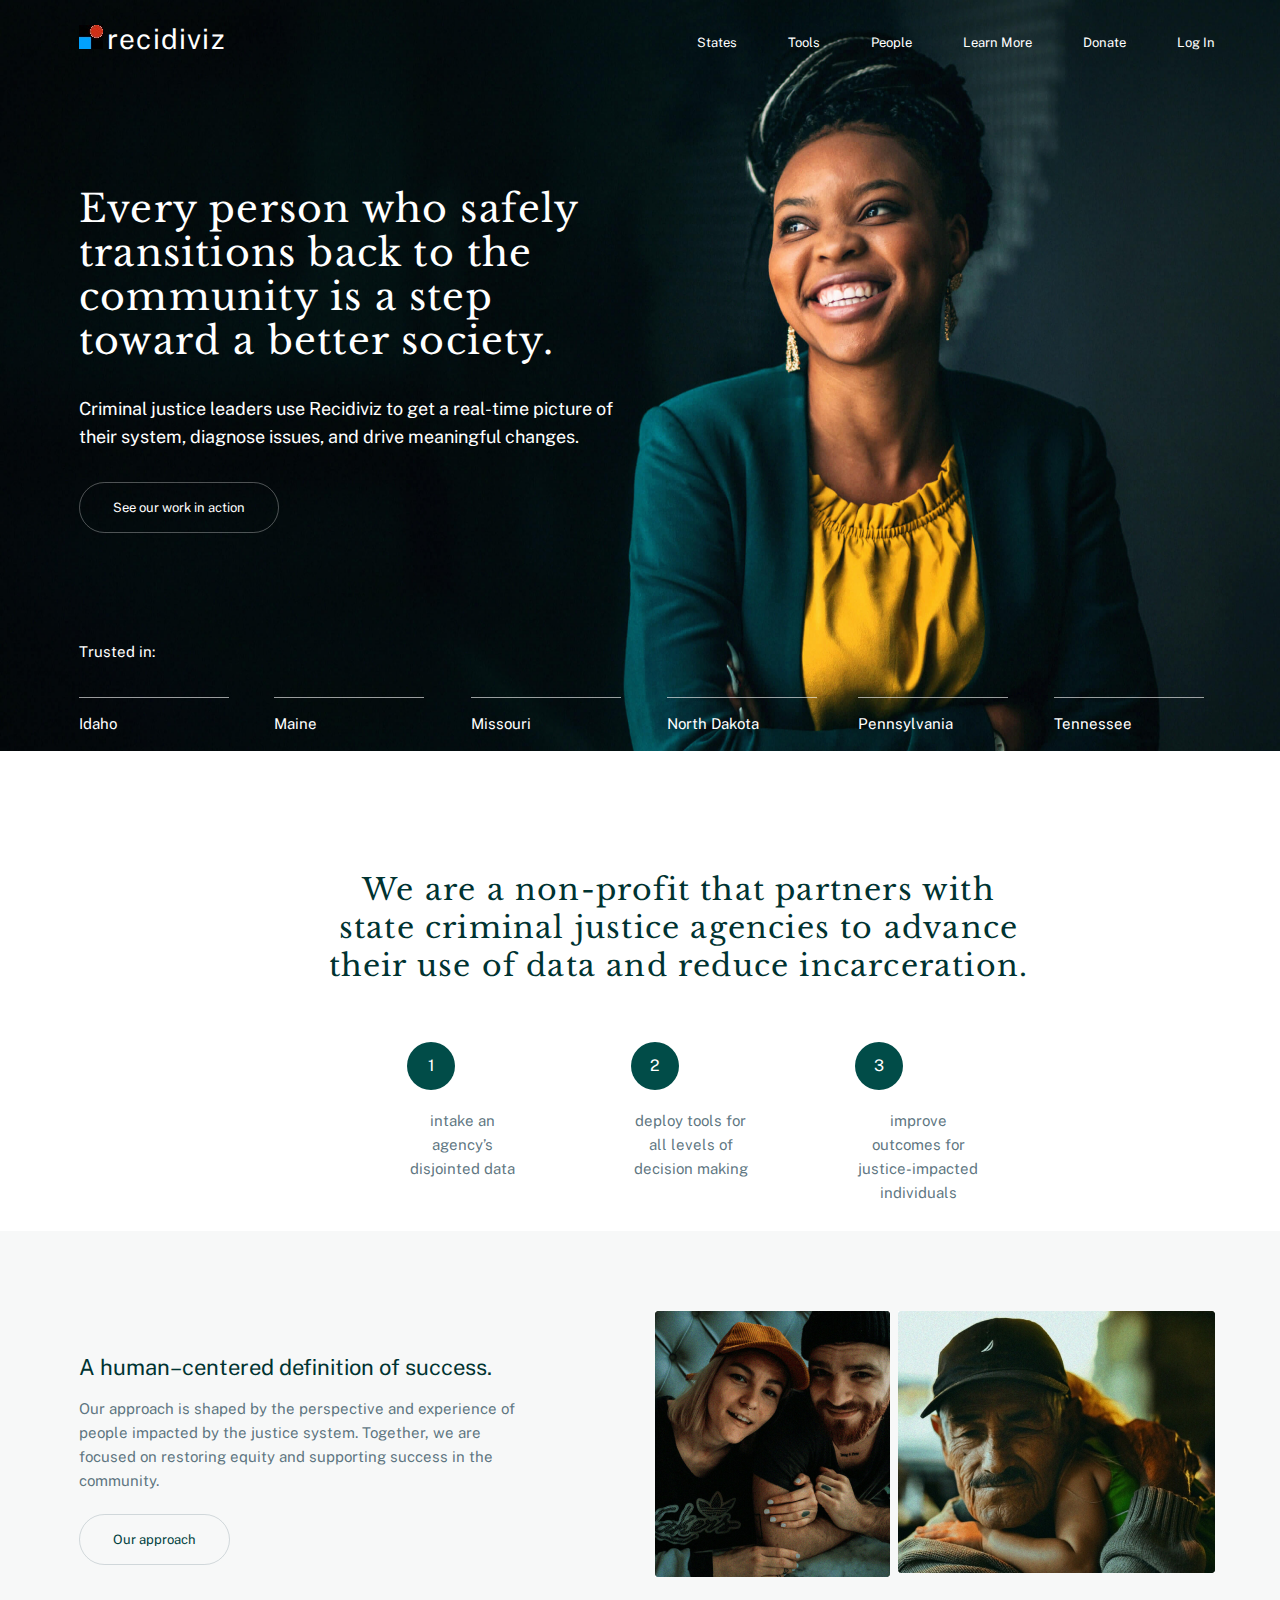
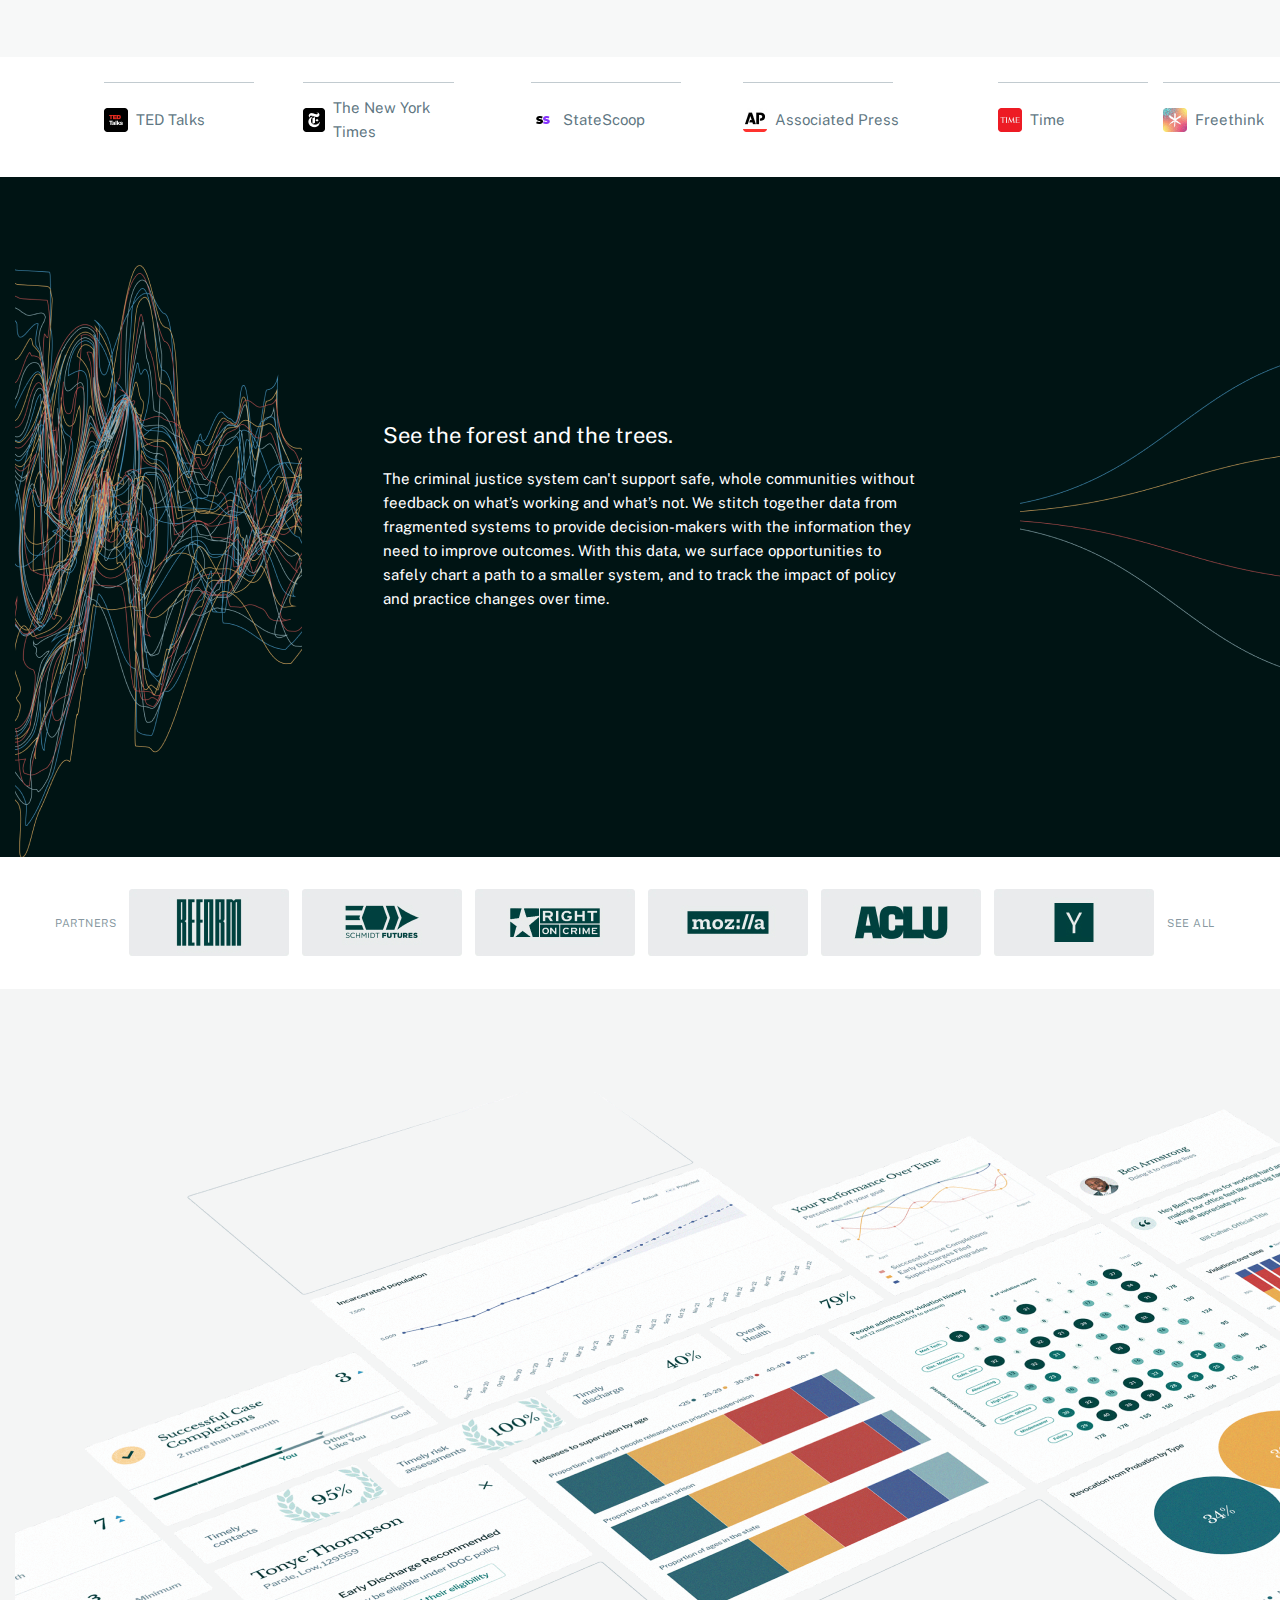
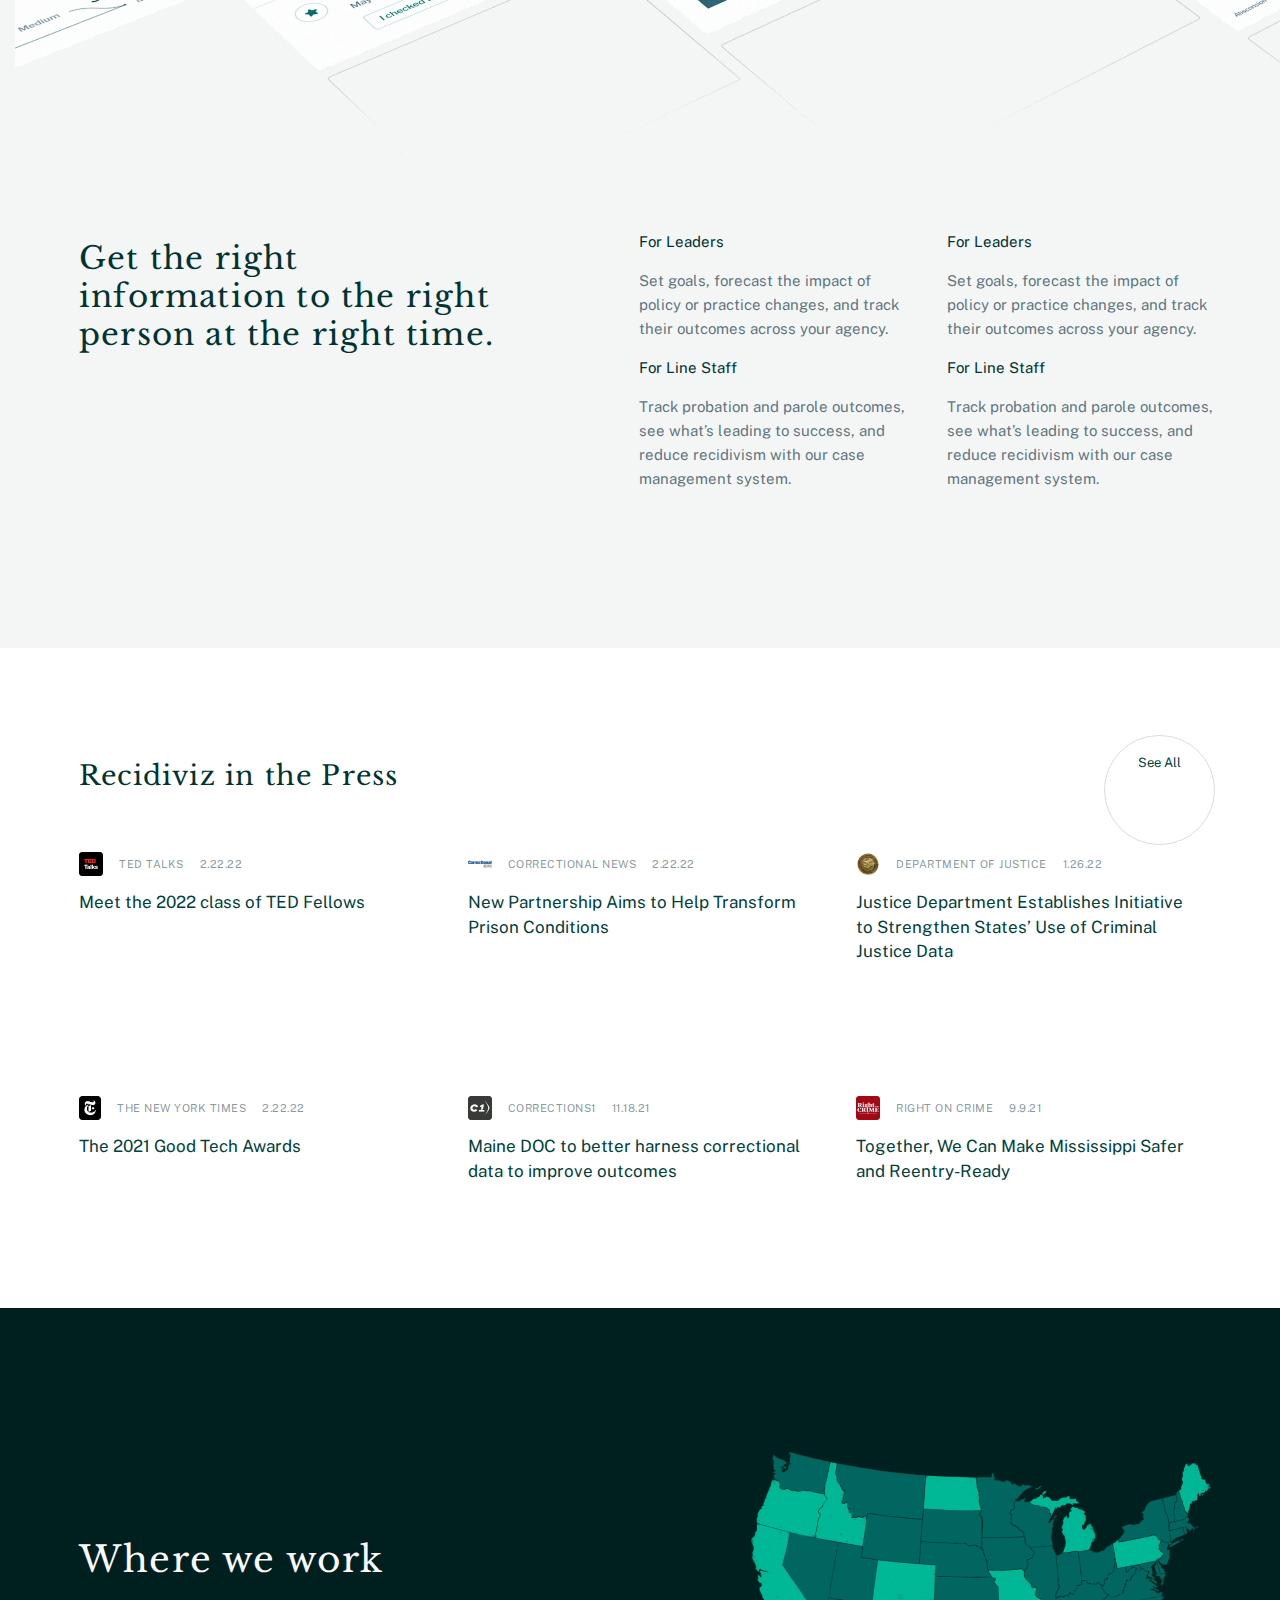
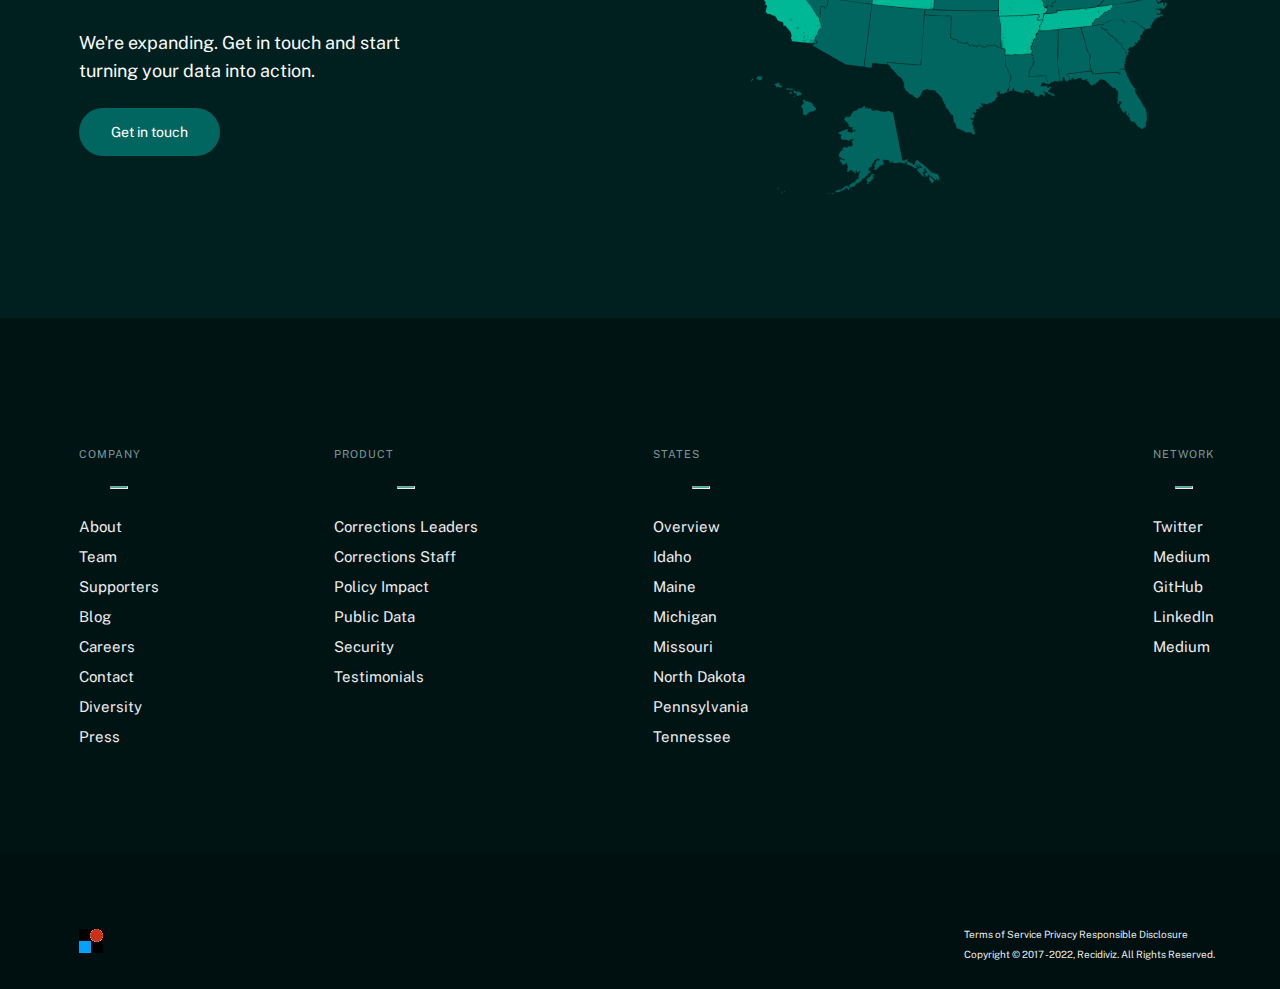
==== indx.html @ 2ce87310 "gym" ====
<!DOCTYPE html>
<html lang="en">

<head>
    <meta charset="UTF-8">
    <meta name="viewport" content="width=device-width, initial-scale=1.0">
    <title>Recidiviz</title>
    <link rel="stylesheet" href="./css/normalize.min.css">
    <link rel="preconnect" href="https://fonts.googleapis.com">
    <link rel="preconnect" href="https://fonts.gstatic.com" crossorigin>
    <link href="https://fonts.googleapis.com/css2?family=Libre+Baskerville&family=Public+Sans&display=swap"
        rel="stylesheet">
    <link rel="stylesheet" href="./css/style.css">
</head>

<body>
    <header class="header">

        <div class="header-main">
            <div class="header-one">
                <img class="header-img" src="./img/footer.jpg" alt="">
                <a class="logo" href="">recidiviz</a>
            </div>
            <ul class="header-nav-list">
                <li class="header-nav-item">
                    <a class="header-nav-link" href="">States</a>
                </li>
                <li class="header-nav-item">
                    <a class="header-nav-link" href="">Tools</a>
                </li>
                <li class="header-nav-item">
                    <a class="header-nav-link" href="">People</a>
                </li>
                <li class="header-nav-item">
                    <a class="header-nav-link" href="">Learn More</a>
                </li>
                <li class="header-nav-item">
                    <a class="header-nav-link" href="">Donate</a>
                </li>
                <li class="header-nav-item">
                    <a class="header-nav-link" href="">Log In</a>
                </li>
            </ul>
        </div>

        <h2 class="header-title">Every person who safely transitions back to the community is a step toward a better
            society.</h2>
        <p class="header-text">Criminal justice leaders use Recidiviz to get a real-time picture of their system,
            diagnose issues, and drive meaningful
            changes.
        </p>
        <a href="" class="btn-main">See our work in action</a>
        <p class="desk">Trusted in:</p>
        <ul class="header-list">
            <li class="header-item">
                <p class="header-desk1">Idaho</p>
            </li>
            <li class="header-item">
                <p class="header-desk too">Maine</p>
            </li>
            <li class="header-item">
                <p class="header-desk there">Missouri</p>
            </li>
            <li class="header-item">
                <p class="header-desk four">North Dakota</p>
            </li>
            <li class="header-item">
                <p class="header-desk five">Pennsylvania</p>
            </li>
            <li class="header-item">
                <p class="header-desk six">Tennessee</p>
            </li>
        </ul>
    </header>
    <section>
        <div class="container">
            <h2 class="title">We are a non-profit that partners with state criminal justice agencies to advance their
                use of data and
                reduce
                incarceration.
            </h2>
            <ul class="list">
                <li class="item">
                    <span class="span">1</span>
                    <p class="desk-text1">intake an agency’s disjointed data
                    </p>
                </li>
                <li class="item">
                    <span class="span">2</span>
                    <p class="desk-text2">deploy tools for all levels of decision making
                    </p>
                </li>
                <li class="item">
                    <span class="span">3</span>
                    <p class="desk-text3">improve outcomes for justice-impacted individuals
                    </p>
                </li>
            </ul>
        </div>
    </section>
    <section>
        <div class="human">
            <div class="human-text">
                <h2 class="human-title">A human–centered definition of success.</h2>
                <p class="human-desk">Our approach is shaped by the perspective and experience of people impacted by the
                    justice system.
                    Together, we are
                    focused on restoring equity and supporting success in the community.
                </p>
                <a href="" class="human-btn">Our approach</a>
            </div>
            <div class="human-img">
                <img class="img-card" src="./img/ima1.jpg" alt="foto">
                <img class="img-card1" src="./img/ima2.jpg" alt="foto">
            </div>


        </div>

    </section>
    <section>
        <div class="forest">
            <ul class="forest-list">
                <li class="forest-item">
                    <span class="forest-logo"></span>
                    <p class="forest-text">TED Talks</p>
                </li>
                <li class="forest-item">
                    <span class="forest-logo2"></span>
                    <p class="forest-text1">The New York Times</p>
                </li>
                <li class="forest-item">
                    <span class="forest-logo3"></span>
                    <p class="forest-text">StateScoop</p>
                </li>
                <li class="forest-item">
                    <span class="forest-logo4"></span>
                    <p class="forest-text">Associated Press</p>
                </li>
                <li class="forest-item">
                    <span class="forest-logo5"></span>
                    <p class="forest-text">Time</p>
                </li>
                <li class="forest-item">
                    <span class="forest-logo6"></span>
                    <p class="forest-text">Freethink</p>
                </li>
            </ul>
        </div>
    </section>
    <section class="black">
        <div class="black-text">
            <h2 class="black-title">See the forest and the trees.</h2>
            <p class="black-desk">The criminal justice system can't support safe, whole communities without feedback on
                what’s working and
                what’s not. We
                stitch together data from fragmented systems to provide decision-makers with the information they need
                to improve
                outcomes. With this data, we surface opportunities to safely chart a path to a smaller system, and to
                track the impact
                of policy and practice changes over time.
            </p>

        </div>
        <img class="black-one" src="./img/black1.png" alt="foto">
        <img class="black-too" src="./img/black2.png" alt="foto">

    </section>
    <section>
        <div class="icons">
            <ul class="black-list">
                <li class="black-item">
                    <p class="black-icon">Partners</p>
                </li>
                <li class="black-item">
                    <p class="black-icon2"></p>
                </li>
                <li class="black-item">
                    <p class="black-icon3"></p>
                </li>
                <li class="black-item">
                    <p class="black-icon4"></p>
                </li>
                <li class="black-item">
                    <p class="black-icon5"></p>
                </li>
                <li class="black-item">
                    <p class="black-icon6"></p>
                </li>
                <li class="black-item">
                    <p class="black-icon7"></p>
                </li>
                <li class="black-item">
                    <p class="black-icon">See All</p>
                </li>

            </ul>
        </div>
    </section>
    <section class="page-img">
        <img class="page-img-main" src="./img/main2.png" alt="foto">
        <div class="main-page">
            <h2 class="main-page-title">Get the right <br>information to the right person at the right time.</h2>
            <div class="main-desk">
                <div class="text-item">
                    <ul class="main-desk-list">
                        <li class="main-desk-item">
                            <h3 class="page-text">For Leaders</h3>
                            <p class="main-deskription">Set goals, forecast the impact of policy or practice changes,
                                and
                                track their outcomes across
                                your agency.
                            </p>
                        </li>
                        <li class="main-desk-item">
                            <h3 class="page-text">For Line Staff</h3>
                            <p class="main-deskription">Track probation and parole outcomes, see what’s leading to
                                success,
                                and reduce recidivism with our case management
                                system.
                            </p>
                        </li>
                    </ul>
                </div>
                <div class="text-item">
                    <ul class="main-desk-list">
                        <li class="main-desk-item">
                            <h3 class="page-text">For Leaders</h3>
                            <p class="main-deskription">Set goals, forecast the impact of policy or practice changes,
                                and
                                track their outcomes across
                                your agency.
                            </p>
                        </li>
                        <li class="main-desk-item">
                            <h3 class="page-text">For Line Staff</h3>
                            <p class="main-deskription">Track probation and parole outcomes, see what’s leading to
                                success,
                                and reduce recidivism with our case management
                                system.
                            </p>
                        </li>
                    </ul>
                </div>
            </div>
        </div>
    </section>
    <section>
        <div class="press">
            <div class="main-press">
                <h2 class="press-title">Recidiviz in the Press</h2>
                <a class="press-btn" href="">See All</a>
            </div>
            <div class="press-card">
                <div class="card">
                    <div class="card-text">
                        <span class="press-logo1"></span>
                        <p class="press-desk">TED Talks</p>
                        <p class="press-desk">2.22.22</p>
                    </div>
                    <h3 class="press-main">Meet the 2022 class of TED Fellows</h3>
                </div>
                <div class="card">
                    <div class="card-text">
                        <span class="logo22"></span>
                        <p class="press-desk">Correctional News</p>
                        <p class="press-desk">2.22.22</p>
                    </div>
                    <h3 class="press-main">New Partnership Aims to Help Transform Prison Conditions</h3>
                </div>
                <div class="card">
                    <div class="card-text">
                        <span class="logo23"></span>
                        <p class="press-desk">Department of Justice</p>
                        <p class="press-desk">1.26.22</p>
                    </div>
                    <h3 class="press-main">Justice Department Establishes Initiative <br>to Strengthen States’ Use of
                        Criminal Justice Data</h3>
                </div>
                <div class="card">
                    <div class="card-text">
                        <span class="forest-logo2"></span>
                        <p class="press-desk">The New York Times</p>
                        <p class="press-desk">2.22.22</p>
                    </div>
                    <h3 class="press-main">The 2021 Good Tech Awards</h3>
                </div>
                <div class="card">
                    <div class="card-text">
                        <span class="logo25"></span>
                        <p class="press-desk">Corrections1</p>
                        <p class="press-desk">11.18.21</p>
                    </div>
                    <h3 class="press-main">Maine DOC to better harness correctional data to improve outcomes</h3>
                </div>
                <div class="card">
                    <div class="card-text">
                        <span class="logo26"></span>
                        <p class="press-desk">Right on Crime</p>
                        <p class="press-desk">9.9.21</p>
                    </div>
                    <h3 class="press-main">Together, We Can Make Mississippi Safer <br> and Reentry-Ready</h3>
                </div>

            </div>

        </div>
    </section>
    <section>
        <div class="work-space">
            <div class="work">
                <h2 class="spase-title">Where we work</h2>
                <p class="spase-text">We're expanding. Get in touch and start turning your data into action.</p>
                <a class="spase-btn" href="">Get in touch</a>
            </div>

            <img class="materik" src="./img/IMAGE (1).png" alt="">


        </div>
    </section>
    <section>
        <div class="numb">
            <div class="numb-text">
                <ul class="numb-list">
                    <li class="numb-item1">Company</li>
                    <li class="numb-item">
                        <hr class="line">
                    </li>
                    <li class="numb-item">About</li>
                    <li class="numb-item">Team</li>
                    <li class="numb-item">Supporters</li>
                    <li class="numb-item">Blog</li>
                    <li class="numb-item">Careers</li>
                    <li class="numb-item">Contact</li>
                    <li class="numb-item">Diversity</li>
                    <li class="numb-item">Press</li>
                </ul>
                <ul class="numb-list">
                    <li class="numb-item1">Product</li>
                    <li class="numb-item">
                        <hr class="line">
                    </li>
                    <li class="numb-item">Corrections Leaders</li>
                    <li class="numb-item">Corrections Staff</li>
                    <li class="numb-item">Policy Impact</li>
                    <li class="numb-item">Public Data</li>
                    <li class="numb-item">Security</li>
                    <li class="numb-item">Testimonials</li>
                    
                </ul>
                <ul class="numb-list">
                    <li class="numb-item1">States</li>
                    <li class="numb-item">
                        <hr class="line">
                    </li>
                    <li class="numb-item">Overview</li>
                    <li class="numb-item">Idaho</li>
                    <li class="numb-item">Maine</li>
                    <li class="numb-item">Michigan</li>
                    <li class="numb-item">Missouri</li>
                    <li class="numb-item">North Dakota</li>
                    <li class="numb-item">Pennsylvania</li>
                    <li class="numb-item">Tennessee</li>
                </ul>

            </div>
            <div class="numb-text1">
                <ul class="numb-list">
                    <li class="numb-item1">Network</li>
                    <li class="numb-item">
                        <hr class="line">
                    </li>
                    <li class="numb-item">Twitter</li>
                    <li class="numb-item">Medium</li>
                    <li class="numb-item">GitHub</li>
                    <li class="numb-item">LinkedIn</li>
                    <li class="numb-item">Medium</li>
                </ul>

            </div>


        </div>

    </section>
    <footer>
        <div class="footer">
            <img class="footer-img" src="./img/footer.jpg" alt="">
            <div class="footer-desk">
                <p class="footer-texts">Terms of Service
                    Privacy
                    Responsible Disclosure</p>
                <p class="footer-textses">Copyright © 2017
                    -2022, Recidiviz. All Rights Reserved.</p>
            </div>
        </div>
    </footer>

</body>

</html>
---- css/style.css ----
body {
    font-family: 'Libre Baskerville', serif;
    font-family: 'Public Sans', sans-serif;
}

a {
    text-decoration: none;
}

ul {
    list-style-type: none;
}

.header {
    margin: 0 auto;
    padding-left: 15px;
    padding-right: 15px;
    width: 1280px;
    background-image: url(../img/main.png);
    background-repeat: no-repeat;

}

.header-main {
    display: flex;
    justify-content: space-between;
    padding-top: 17px;
    padding-left: 64px;
    padding-right: 80px;
}

.header-one {}

.footer-img {
    width: 24px;
    height: 24px;
    margin-top: 40px;
    padding-left: 64px;

}

.logo {
    color: #FFF;
    font-family: Public Sans;
    font-size: 28px;
    font-style: normal;
    font-weight: 400;
    line-height: 44px;
    letter-spacing: 1.2px;
}

.header-nav-list {
    display: flex;
    gap: 51px;
}

.header-nav-link {
    color: #FFF;
    font-family: Public Sans;
    font-size: 13px;
    font-style: normal;
    font-weight: 400;
    line-height: 16px;
}

.header-title {
    width: 535px;
    color: #FFF;
    font-family: Libre Baskerville;
    font-size: 38px;
    font-style: normal;
    font-weight: 400;
    line-height: 44px;
    letter-spacing: 1.2px;
    padding-left: 64px;
    margin-top: 120px;
}

.header-text {
    width: 542px;
    color: #FFF;
    font-family: Public Sans;
    font-size: 18px;
    font-style: normal;
    font-weight: 400;
    line-height: 28px;
    padding-left: 64px;
    margin-top: 29px;
    padding-bottom: 29px;
}

.btn-main {
    border-radius: 80px;
    border: 1px solid rgba(255, 255, 255, 0.30);
    color: #FFF;
    text-align: center;
    font-family: Public Sans;
    font-size: 13px;
    font-style: normal;
    font-weight: 400;
    line-height: 20px;
    letter-spacing: 0.02px;
    padding: 17px 33px;
    margin-left: 64px;
}

.desk {
    color: #FFF;
    font-family: Public Sans;
    font-size: 15px;
    font-style: normal;
    font-weight: 400;
    line-height: 24px;
    padding-left: 64px;
    margin-top: 122px;

}

.header-list {
    display: flex;

    padding-top: 17px;
    padding-left: 64px;
    padding-right: 80px;
}

.header-desk1 {
    color: #FFF;
    font-family: Public Sans;
    font-size: 15px;
    font-style: normal;
    font-weight: 400;
    line-height: 24px;
    margin-right: 157px;
}

.too {
    color: #FFF;
    font-family: Public Sans;
    font-size: 15px;
    font-style: normal;
    font-weight: 400;
    line-height: 24px;
    margin-right: 154px;
}

.there {
    color: #FFF;
    font-family: Public Sans;
    font-size: 15px;
    font-style: normal;
    font-weight: 400;
    line-height: 24px;
    margin-right: 136px;
}

.four {
    color: #FFF;
    font-family: Public Sans;
    font-size: 15px;
    font-style: normal;
    font-weight: 400;
    line-height: 24px;
    margin-right: 99px;
}

.five {
    color: #FFF;
    font-family: Public Sans;
    font-size: 15px;
    font-style: normal;
    font-weight: 400;
    line-height: 24px;
    margin-right: 101px;
}

.six {
    color: #FFF;
    font-family: Public Sans;
    font-size: 15px;
    font-style: normal;
    font-weight: 400;
    line-height: 24px;
}

.header-item {
    position: relative;
}

.header-item::before {
    background: rgba(255, 255, 255, 0.60);
    display: block;
    position: absolute;
    width: 150.313px;
    height: 1px;
    content: "";
    margin-bottom: 17px;

}

/* вторая секция */

.container {
    margin: 0 auto;
    width: 1280px;
    padding-left: 15px;
    padding-right: 15px;
    margin-top: 120px;
}

.title {

    color: #003331;
    text-align: center;
    font-family: Libre Baskerville;
    font-size: 30px;
    font-style: normal;
    font-weight: 400;
    line-height: 38px;
    letter-spacing: 1.2px;
    width: 717px;
    padding-left: 305px;
    margin-bottom: 57px;
}

.list {
    display: flex;
    padding-left: 305px;
    padding-right: 305px;
    text-align: center;
    gap: 176px;
    justify-content: center;

}

.item {
    width: 48px;
    height: 48px;

}

.span {
    display: flex;
    align-items: center;
    justify-content: center;
    width: 100%;
    height: 100%;
    border-radius: 999px;
    background: #014C48;
    color: #FFF;
    text-align: center;
    font-family: Public Sans;
    font-size: 16px;
    font-style: normal;
    font-weight: 400;
    line-height: 30px;

}



.desk-text1 {
    color: rgba(53, 83, 98, 0.80);
    font-family: Public Sans;
    font-size: 15px;
    font-style: normal;
    font-weight: 400;
    line-height: 24px;
    width: 110px;
    margin-top: 19px;
}

.desk-text2 {
    color: rgba(53, 83, 98, 0.80);
    font-family: Public Sans;
    font-size: 15px;
    font-style: normal;
    font-weight: 400;
    line-height: 24px;
    width: 119px;
    margin-top: 19px;
}

.desk-text3 {
    color: rgba(53, 83, 98, 0.80);
    font-family: Public Sans;
    font-size: 15px;
    font-style: normal;
    font-weight: 400;
    line-height: 24px;
    width: 126px;
    margin-top: 19px;
}

/* human */

.human {
    margin: 0 auto;
    padding-left: 15px;
    padding-right: 15px;
    width: 1280px;
    height: 426px;
    background: #F7F8F8;
    margin-top: 141px;
    display: flex;
    justify-content: space-between;
    align-items: center;
}

.human-title {
    color: #003331;
    font-family: Public Sans;
    font-size: 22px;
    font-style: normal;
    font-weight: 400;
    line-height: 22px;
    padding-left: 64px;
}

.human-desk {
    color: rgba(53, 83, 98, 0.80);
    font-family: Public Sans;
    font-size: 15px;
    font-style: normal;
    font-weight: 400;
    line-height: 24px;
    padding-left: 64px;
    width: 449px;
    margin-bottom: 37px;
}

.human-btn {
    border-radius: 80px;
    border: 1px solid rgba(53, 83, 98, 0.20);
    color: #00413E;
    text-align: center;
    font-family: Public Sans;
    font-size: 13px;
    font-style: normal;
    font-weight: 400;
    line-height: 20px;
    letter-spacing: 0.02px;
    margin-left: 64px;
    padding: 17px 33px;
}

.human-img {
    display: flex;
    gap: 8px;
    padding-right: 80px;
    border-radius: 3px;
}

.img-card {
    width: 235px;
    height: 266px;
}

.img-card1 {
    width: 317px;
    height: 262px;
}

/* forest */

.forest {
    margin: 0 auto;
    padding-left: 15px;
    padding-right: 15px;
    width: 1280px;
    padding-right: 80px;
    padding-left: 64px;
    margin-top: 24px;
}

.forest-list {
    display: flex;
    justify-content: space-between;
    padding-right: 80px;
}

.forest-item {
    display: flex;
    align-items: center;
    gap: 8px;
}

.forest-logo {
    background-image: url(../img/logo1.png);
    width: 24px;
    height: 24px;
    display: block;
    border-radius: 3px;
}

.forest-logo2 {
    background-image: url(../img/logo2.jpg);
    width: 22px;
    height: 24px;
    display: block;
    border-radius: 3px;
}

.forest-logo3 {
    background-image: url(../img/logo3.png);
    width: 24px;
    height: 24px;
    display: block;
    border-radius: 3px;
}

.forest-logo4 {
    background-image: url(../img/logo4.png);
    width: 24px;
    height: 24px;
    display: block;
    border-radius: 3px;
}

.forest-logo5 {
    background-image: url(../img/logo5.png);
    width: 24px;
    height: 24px;
    display: block;
    border-radius: 3px;
}

.forest-logo6 {
    background-image: url(../img/logo6.png);
    width: 24px;
    height: 24px;
    display: block;
    border-radius: 3px;
}

.forest-text {
    color: rgba(53, 83, 98, 0.80);
    font-family: Public Sans;
    font-size: 15px;
    font-style: normal;
    font-weight: 400;
    line-height: 24px;
}

.forest-text1 {
    color: rgba(53, 83, 98, 0.80);
    font-family: Public Sans;
    font-size: 15px;
    font-style: normal;
    font-weight: 400;
    line-height: 24px;
    width: 99px;
}

.forest-item {
    position: relative;
}

.forest-item::before {
    background: rgba(53, 83, 98, 0.30);
    display: block;
    position: absolute;
    width: 150.313px;
    height: 1px;
    content: "";
    margin-bottom: 75px;
}

/* black */

.black {
    margin: 0 auto;
    padding-left: 15px;
    padding-right: 15px;
    width: 1280px;
    background: #001414;
    height: 680px;
    position: relative;
}

.black-title {
    color: #FFF;
    font-family: Public Sans;
    font-size: 22px;
    font-style: normal;
    font-weight: 400;
    line-height: 22px;
    padding-left: 368px;
    padding-top: 247px;
    margin-bottom: 21px;
}

.black-desk {
    color: #FFF;
    font-family: Public Sans;
    font-size: 15px;
    font-style: normal;
    font-weight: 400;
    line-height: 24px;
    padding-left: 368px;
    width: 542px;
}

.black-one {
    position: relative;
    top: -449px;
}

.black-too {
    position: relative;
    top: -449px;
    left: 714px;
}

/* icons */

.icons {
    margin: 0 auto;
    padding-left: 15px;
    padding-right: 15px;
    width: 1280px;
}

.black-list {
    display: flex;
    gap: 13px;
    align-items: center;

}

.black-item {}

.black-icon {
    color: rgba(53, 83, 98, 0.60);
    font-family: Public Sans;
    font-size: 11px;
    font-style: normal;
    font-weight: 400;
    line-height: 16px;
    letter-spacing: 0.5px;
    text-transform: uppercase;
}

.black-icon2 {
    background-image: url(../img/icon2.jpg);
    width: 160px;
    height: 67px;
}

.black-icon3 {
    background-image: url(../img/icon3.jpg);
    width: 160px;
    height: 67px;
}

.black-icon4 {
    background-image: url(../img/icon4.jpg);
    width: 160px;
    height: 67px;
}

.black-icon5 {
    background-image: url(../img/icon5.jpg);
    width: 160px;
    height: 67px;
}

.black-icon6 {
    background-image: url(../img/icon6.jpg);
    width: 160px;
    height: 67px;
}

.black-icon7 {
    background-image: url(../img/icon7.jpg);
    width: 160px;
    height: 67px;
}

/* page-ing */

.page-img {
    margin: 0 auto;
    padding-left: 15px;
    padding-right: 15px;
    width: 1280px;
    background: #F4F5F5;
    margin-top: 17px;
}

.page-img-main {
    margin-top: 88px;
}

.main-page {
    display: flex;
    justify-content: space-between;
    padding-left: 64px;
    padding-right: 80px;
}

.main-page-title {
    color: #003331;
    font-family: Libre Baskerville;
    font-size: 31px;
    font-style: normal;
    font-weight: 400;
    line-height: 38px;
    letter-spacing: 1.2px;
    margin-right: 68px;
}

.main-desk {
    display: flex;
    justify-content: space-between;
    margin-bottom: 141px;
}

.page-text {
    color: #003331;
    font-family: Public Sans;
    font-size: 15px;
    font-style: normal;
    font-weight: 400;
    line-height: 24px;

}

.main-deskription {
    color: rgba(53, 83, 98, 0.80);
    font-family: Public Sans;
    font-size: 15px;
    font-style: normal;
    font-weight: 400;
    line-height: 24px;
    width: 268px;
}

/* press */

.press {
    margin: 0 auto;
    padding-left: 15px;
    padding-right: 15px;
    width: 1280px;
    margin-top: 87px;
}

.main-press {
    padding-right: 80px;
    padding-left: 64px;
    display: flex;
    justify-content: space-between;
}

.press-title {
    color: #003331;
    font-family: Libre Baskerville;
    font-size: 27px;
    font-style: normal;
    font-weight: 400;
    line-height: 38px;
    letter-spacing: 1.2px;
    margin-bottom: 50px;
}

.press-btn {
    border-radius: 80px;
    border: 1px solid rgba(53, 83, 98, 0.20);
    color: #00413E;
    text-align: center;
    font-family: Public Sans;
    font-size: 13px;
    font-style: normal;
    font-weight: 400;
    line-height: 20px;
    letter-spacing: 0.02px;
    padding: 17px 33px 17px 33px;

}

.press-card {
    display: flex;
    flex-wrap: wrap;
    padding-right: 80px;
    padding-left: 64px;
    justify-content: space-between;

}

.card {

    box-sizing: border-box;
    width: calc(((100% - 60px)) / 3);

}

.card-text {
    display: flex;
    align-items: center;
    gap: 16px;

}

.press-logo1 {
    background-image: url(../img/logo1.png);
    width: 24px;
    height: 24px;
    display: block;
}

.logo22 {
    background-image: url(../img/logo22.png);
    width: 24px;
    height: 24px;
    display: block;
}

.logo23 {
    background-image: url(../img/logo23.png);
    width: 24px;
    height: 24px;
    display: block;
}

.logo25 {
    background-image: url(../img/logo25.png);
    width: 24px;
    height: 24px;
    display: block;
}

.logo26 {
    background-image: url(../img/logo26.png);
    width: 24px;
    height: 24px;
    display: block;
}

.press-desk {
    color: rgba(53, 83, 98, 0.60);
    font-family: Public Sans;
    font-size: 11px;
    font-style: normal;
    font-weight: 400;
    line-height: 16px;
    letter-spacing: 0.5px;
    text-transform: uppercase;
}



.press-main {
    color: #00413E;
    font-family: Public Sans;
    font-size: 17px;
    font-style: normal;
    font-weight: 400;
    line-height: 24.65px;
    margin-top: 7px;
    margin-bottom: 125px;

}

/* work-space */

.work-space {
    background-color: #001F1F;
    margin: 0 auto;
    padding-left: 15px;
    padding-right: 15px;
    width: 1280px;
    height: 630px;
    margin-bottom: -20px;
    display: flex;
    align-items: center;
}

.materik {
    width: 461px;
    height: 342px;
    margin-left: 266px;
}

.work {
    padding-right: 80px;
    padding-left: 64px;
}

.spase-title {
    color: #FAFAFA;

    font-family: Libre Baskerville;
    font-size: 36px;
    font-style: normal;
    font-weight: 400;
    line-height: 52px;
    letter-spacing: 1.2px;
    margin-bottom: 43px;
}

.spase-text {
    color: #FAFAFA;
    font-family: Public Sans;
    font-size: 18px;
    font-style: normal;
    font-weight: 400;
    line-height: 28px;
    width: 326px;
    margin-bottom: 37px;
}

.spase-btn {
    color: #FFF;
    text-align: center;
    font-family: Public Sans;
    font-size: 14px;
    font-style: normal;
    font-weight: 400;
    line-height: 20px;
    letter-spacing: 0.02px;
    border-radius: 80px;
    background: #00665F;
    border: none;
    padding: 16px 32px;
}


/* work-spaces */


.work-spaces {
    background-color: #001414;
    margin: 0 auto;
    padding-left: 15px;
    padding-right: 15px;
    width: 1280px;
    height: 553px;

}


/* numb */

.numb {
    background-color: #001414;
    margin: 0 auto;
    padding-left: 15px;
    padding-right: 15px;
    width: 1280px;
    height: 423px;
    display: flex;
    justify-content: space-between;
    padding-top: 112px;
}

.numb-text {
    padding-left: 24px;
    display: flex;
    gap: 135px;
}

.numb-item1 {
    color: #7D9798;
    font-family: Public Sans;
    font-size: 11px;
    font-style: normal;
    font-weight: 400;
    line-height: 16px;
    letter-spacing: 1px;
    text-transform: uppercase;
    margin-bottom: 24px;
}

.line {

    height: 1px;
    background: #25B895;
    margin-bottom: 23px;
    width: 16px;
}

.numb-item {
    color: #EDECEB;
    font-family: Public Sans;
    font-size: 15px;
    font-style: normal;
    font-weight: 400;
    line-height: 30px;
}

.numb-text1 {
    padding-right: 80px;
}



/* footer */

.footer {
    background-color: #000F0F;
    margin: 0 auto;
    padding-left: 15px;
    padding-right: 15px;
    width: 1280px;
    height: 136px;
    display: flex;
    align-items: center;
    justify-content: space-between;
}

.footer-img {
    width: 24px;
    height: 24px;
    margin-top: 40px;
    padding-left: 64px;

}

.footer-texts {
    color: #E5ECEC;
    font-family: Public Sans;
    font-size: 10px;
    font-style: normal;
    font-weight: 400;
    line-height: 10px;

}

.footer-textses {
    color: #E5ECEC;
    font-family: Public Sans;
    font-size: 10px;
    font-style: normal;
    font-weight: 400;
    line-height: 10px;

}

.footer-desk {
    margin-top: 45px;
    padding-right: 80px;
}
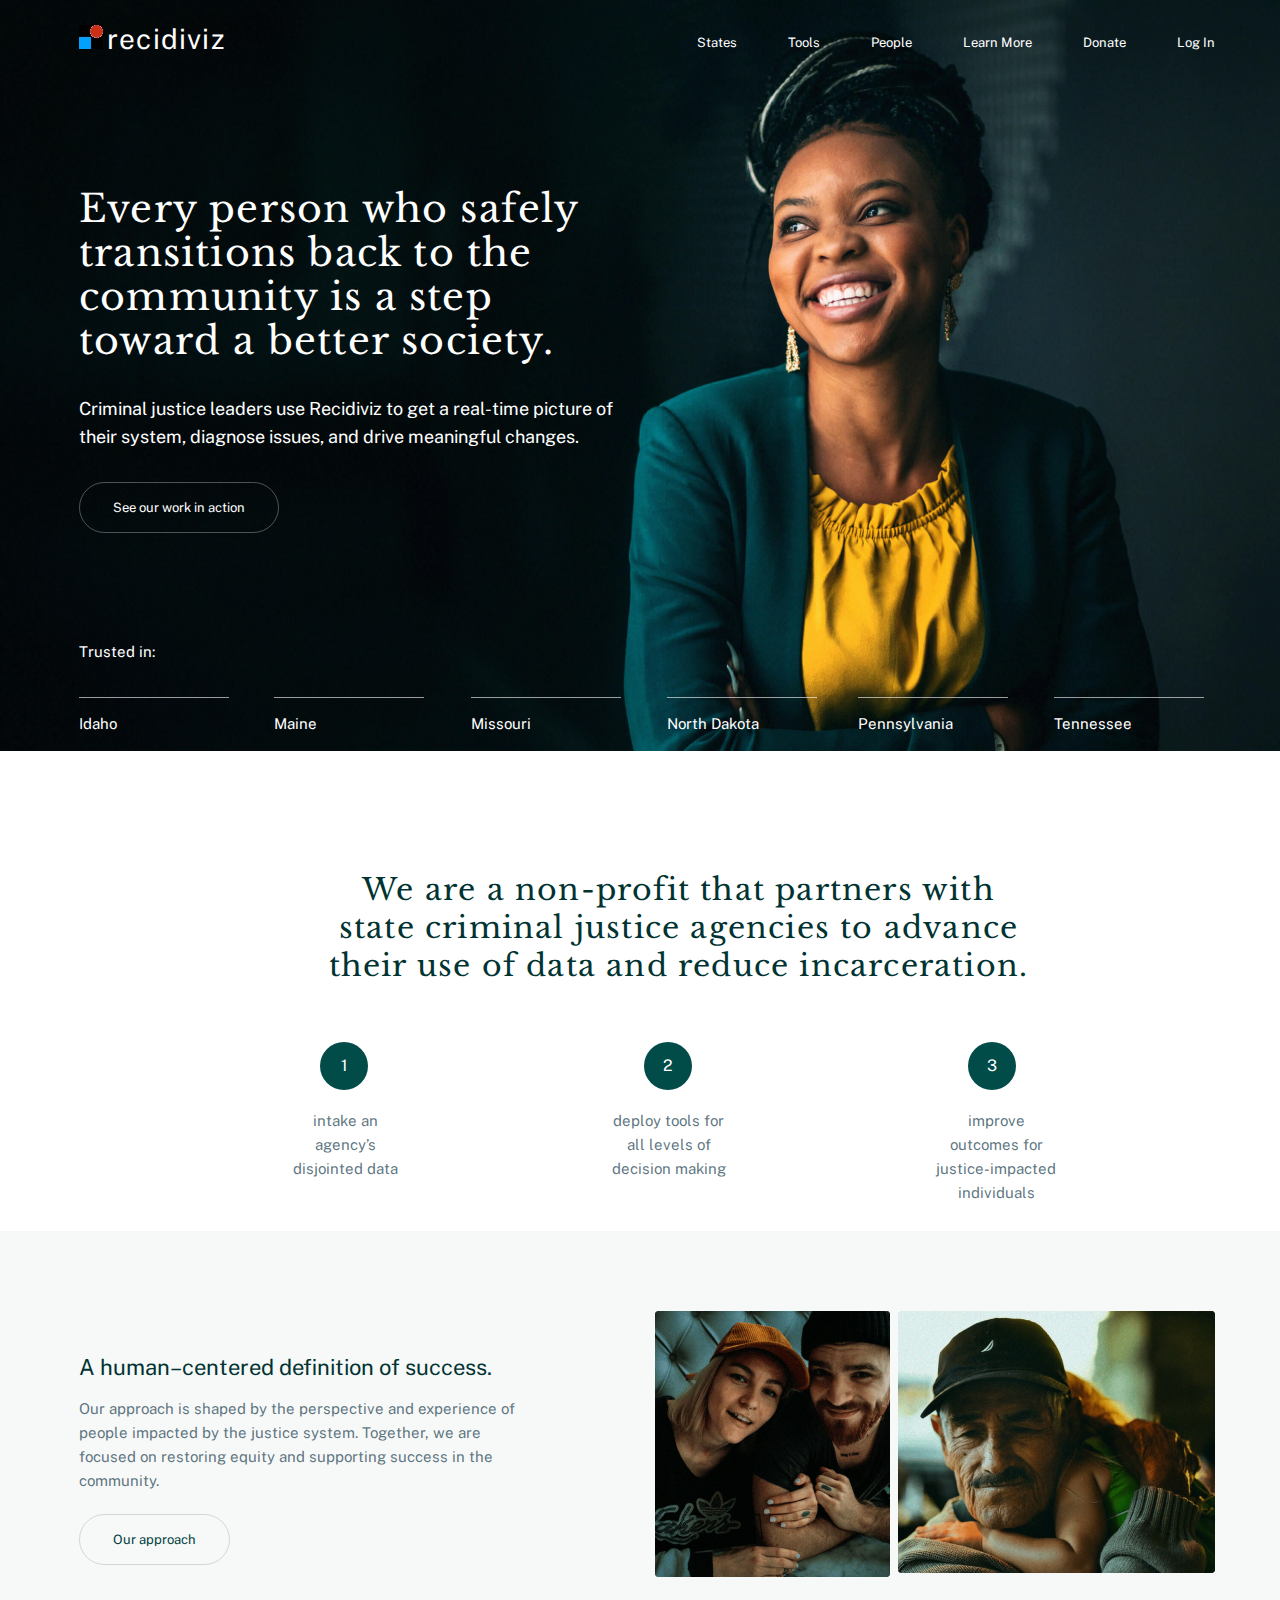
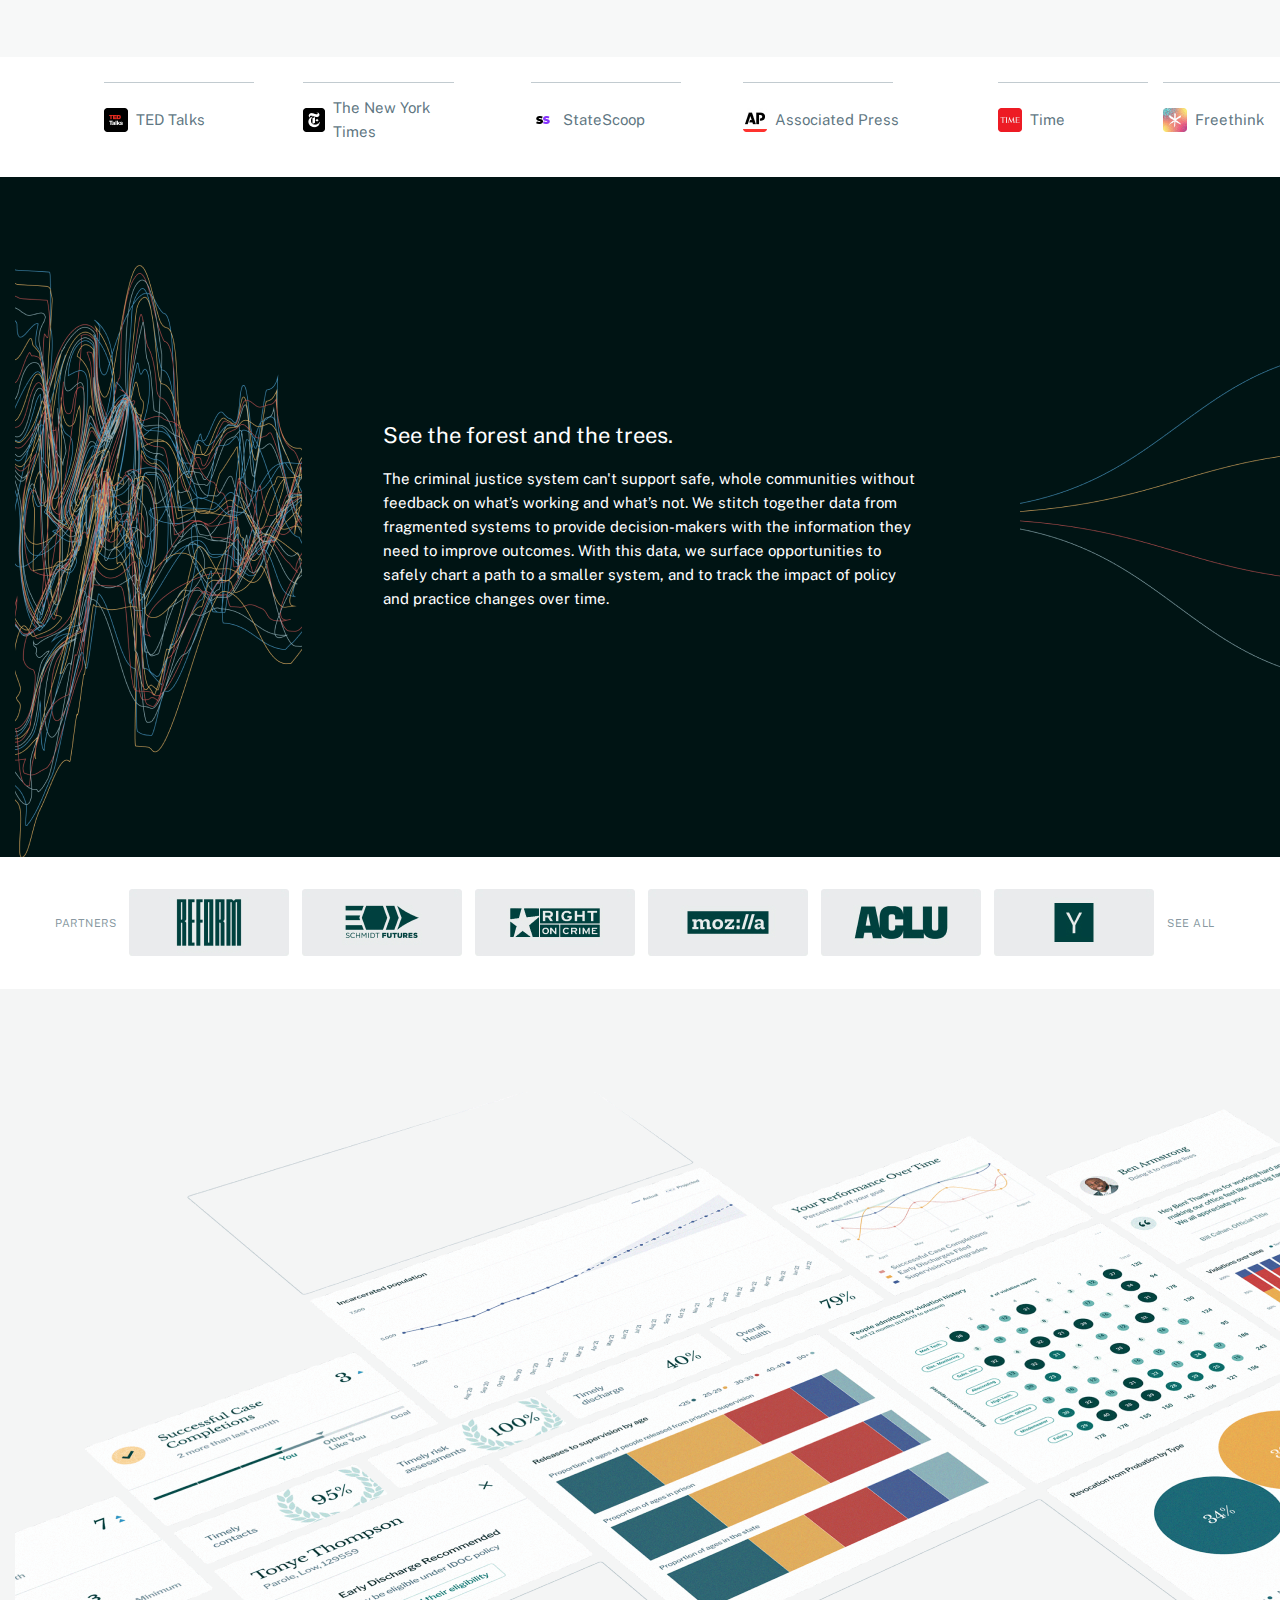
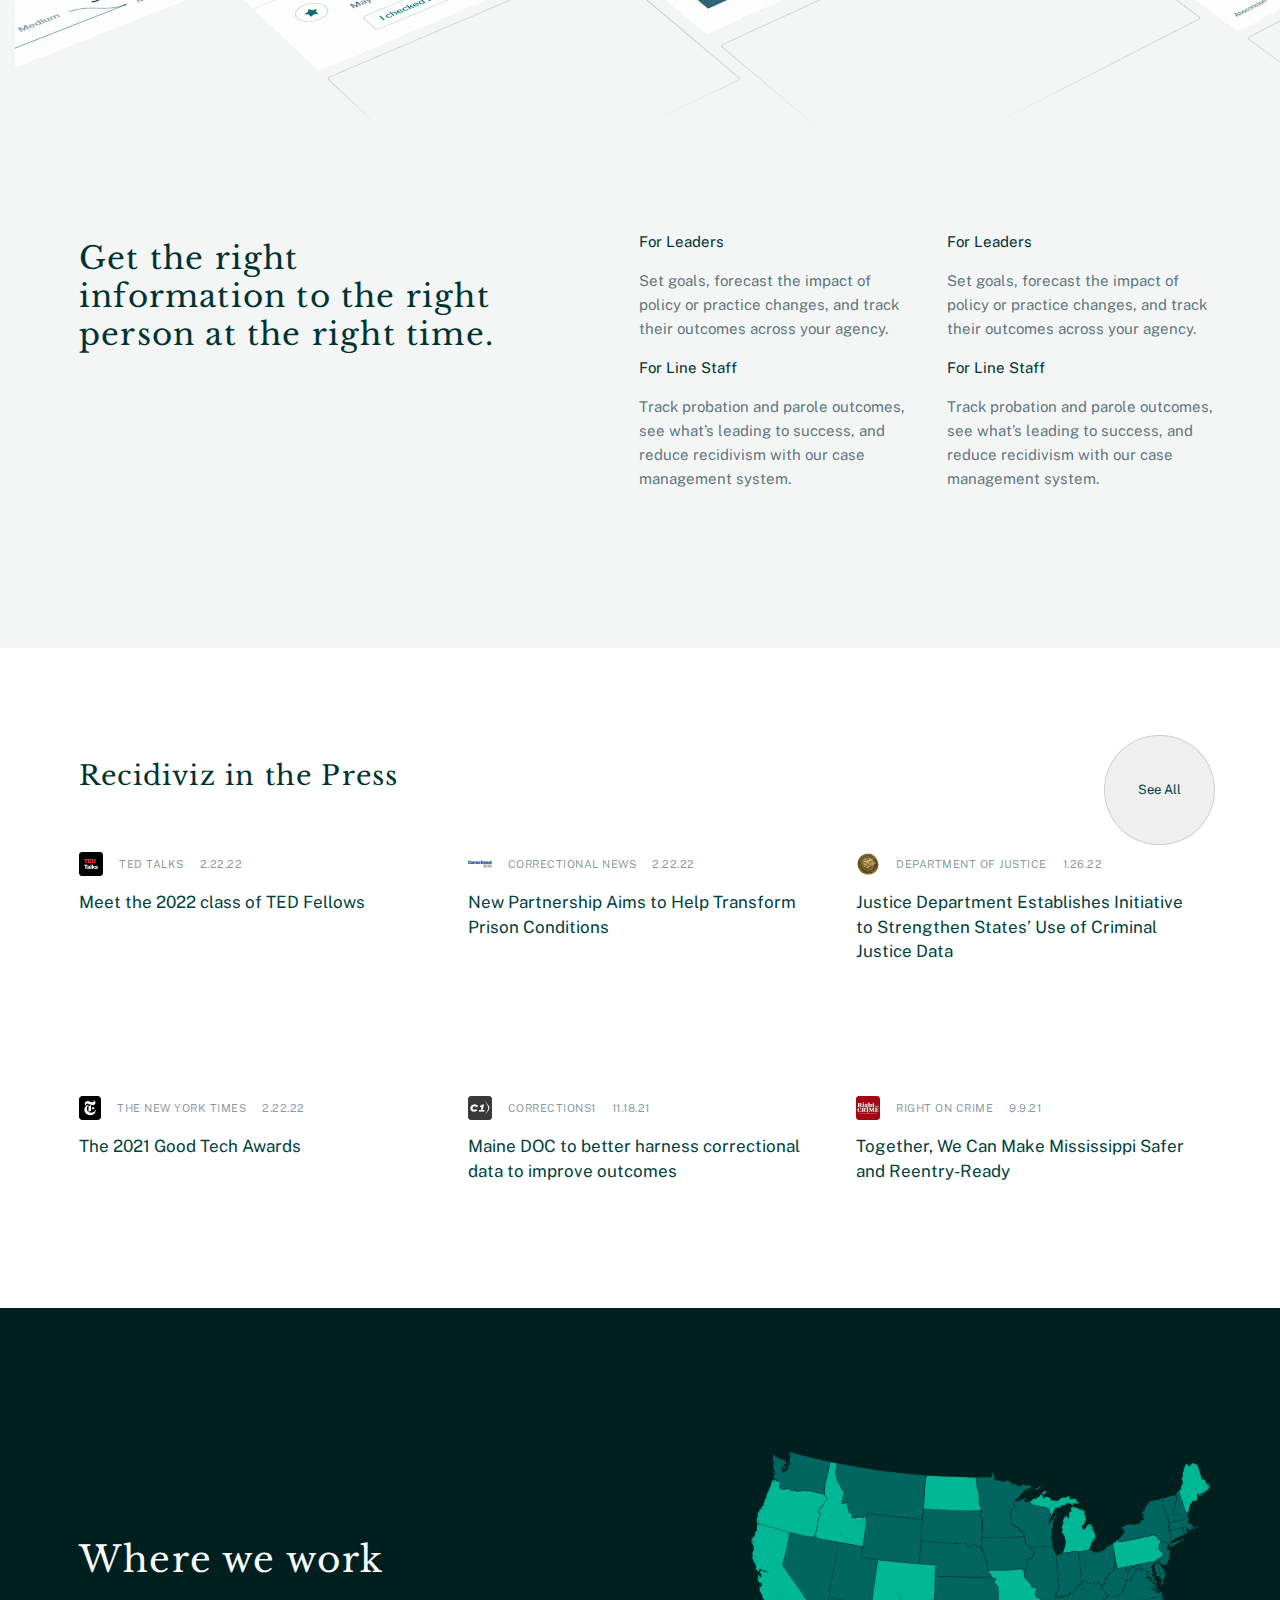
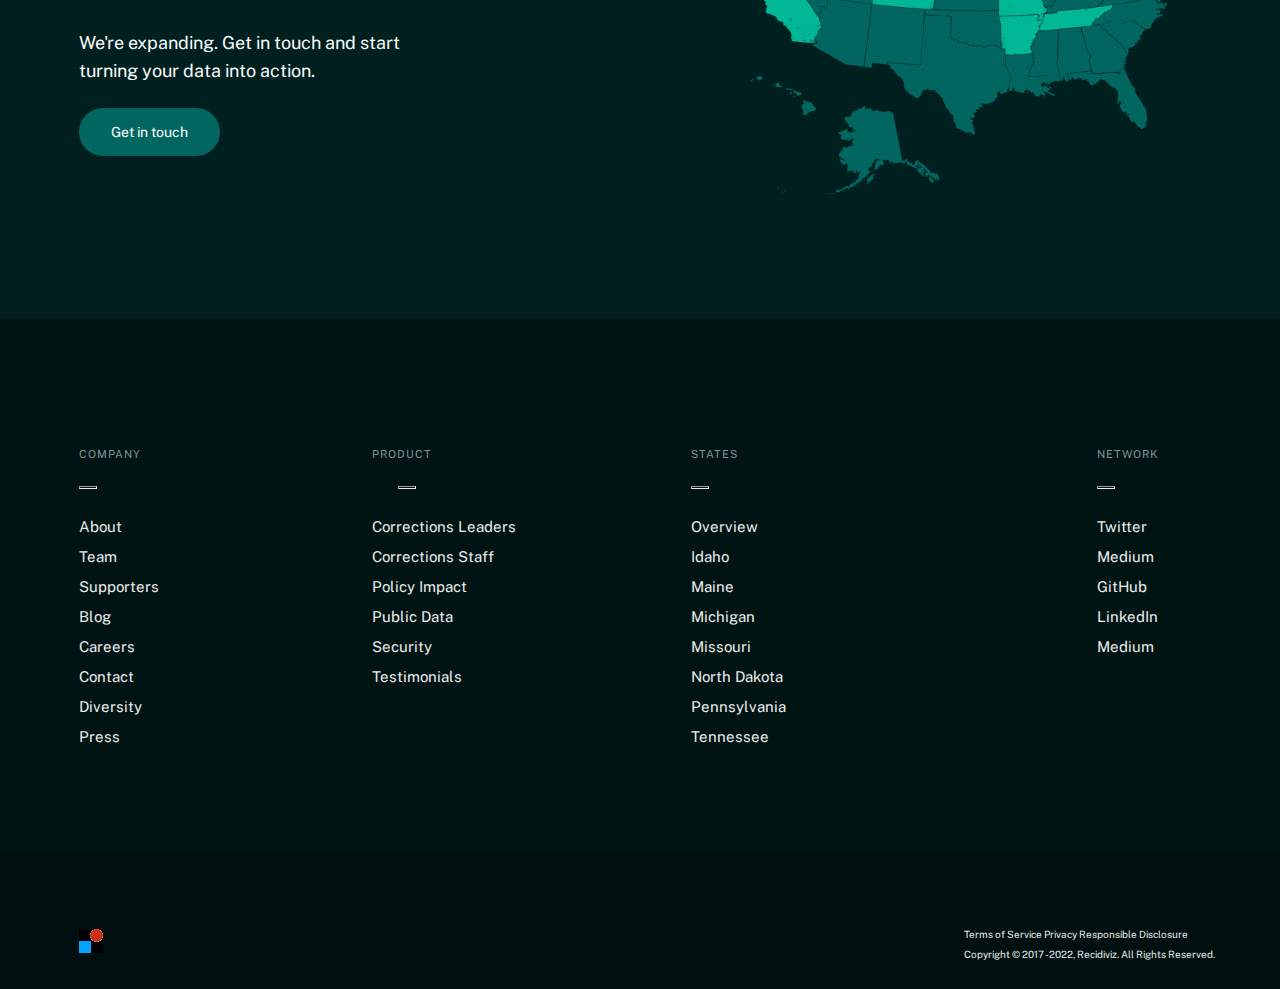
==== commit 0c882c0a: "ton" ====
--- a/indx.html
+++ b/indx.html
@@ -249,7 +249,7 @@
         <div class="press">
             <div class="main-press">
                 <h2 class="press-title">Recidiviz in the Press</h2>
-                <a class="press-btn" href="">See All</a>
+                <button class="press-btn ">See All</button>
             </div>
             <div class="press-card">
                 <div class="card">
--- a/css/style.css
+++ b/css/style.css
@@ -228,9 +228,7 @@
     padding-left: 305px;
     padding-right: 305px;
     text-align: center;
-    gap: 176px;
-    justify-content: center;
-
+    gap: 276px;
 }
 
 .item {
@@ -268,6 +266,7 @@
     line-height: 24px;
     width: 110px;
     margin-top: 19px;
+    margin-left: -30px;
 }
 
 .desk-text2 {
@@ -279,6 +278,7 @@
     line-height: 24px;
     width: 119px;
     margin-top: 19px;
+    margin-left: -35px;
 }
 
 .desk-text3 {
@@ -290,6 +290,7 @@
     line-height: 24px;
     width: 126px;
     margin-top: 19px;
+    margin-left: -35px;
 }
 
 /* human */
@@ -676,6 +677,7 @@
     line-height: 20px;
     letter-spacing: 0.02px;
     padding: 17px 33px 17px 33px;
+    display: block;
 
 }
 
@@ -875,9 +877,11 @@
 .line {
 
     height: 1px;
-    background: #25B895;
+    color: #25B895;
     margin-bottom: 23px;
     width: 16px;
+   margin-right: 100px;
+   
 }
 
 .numb-item {
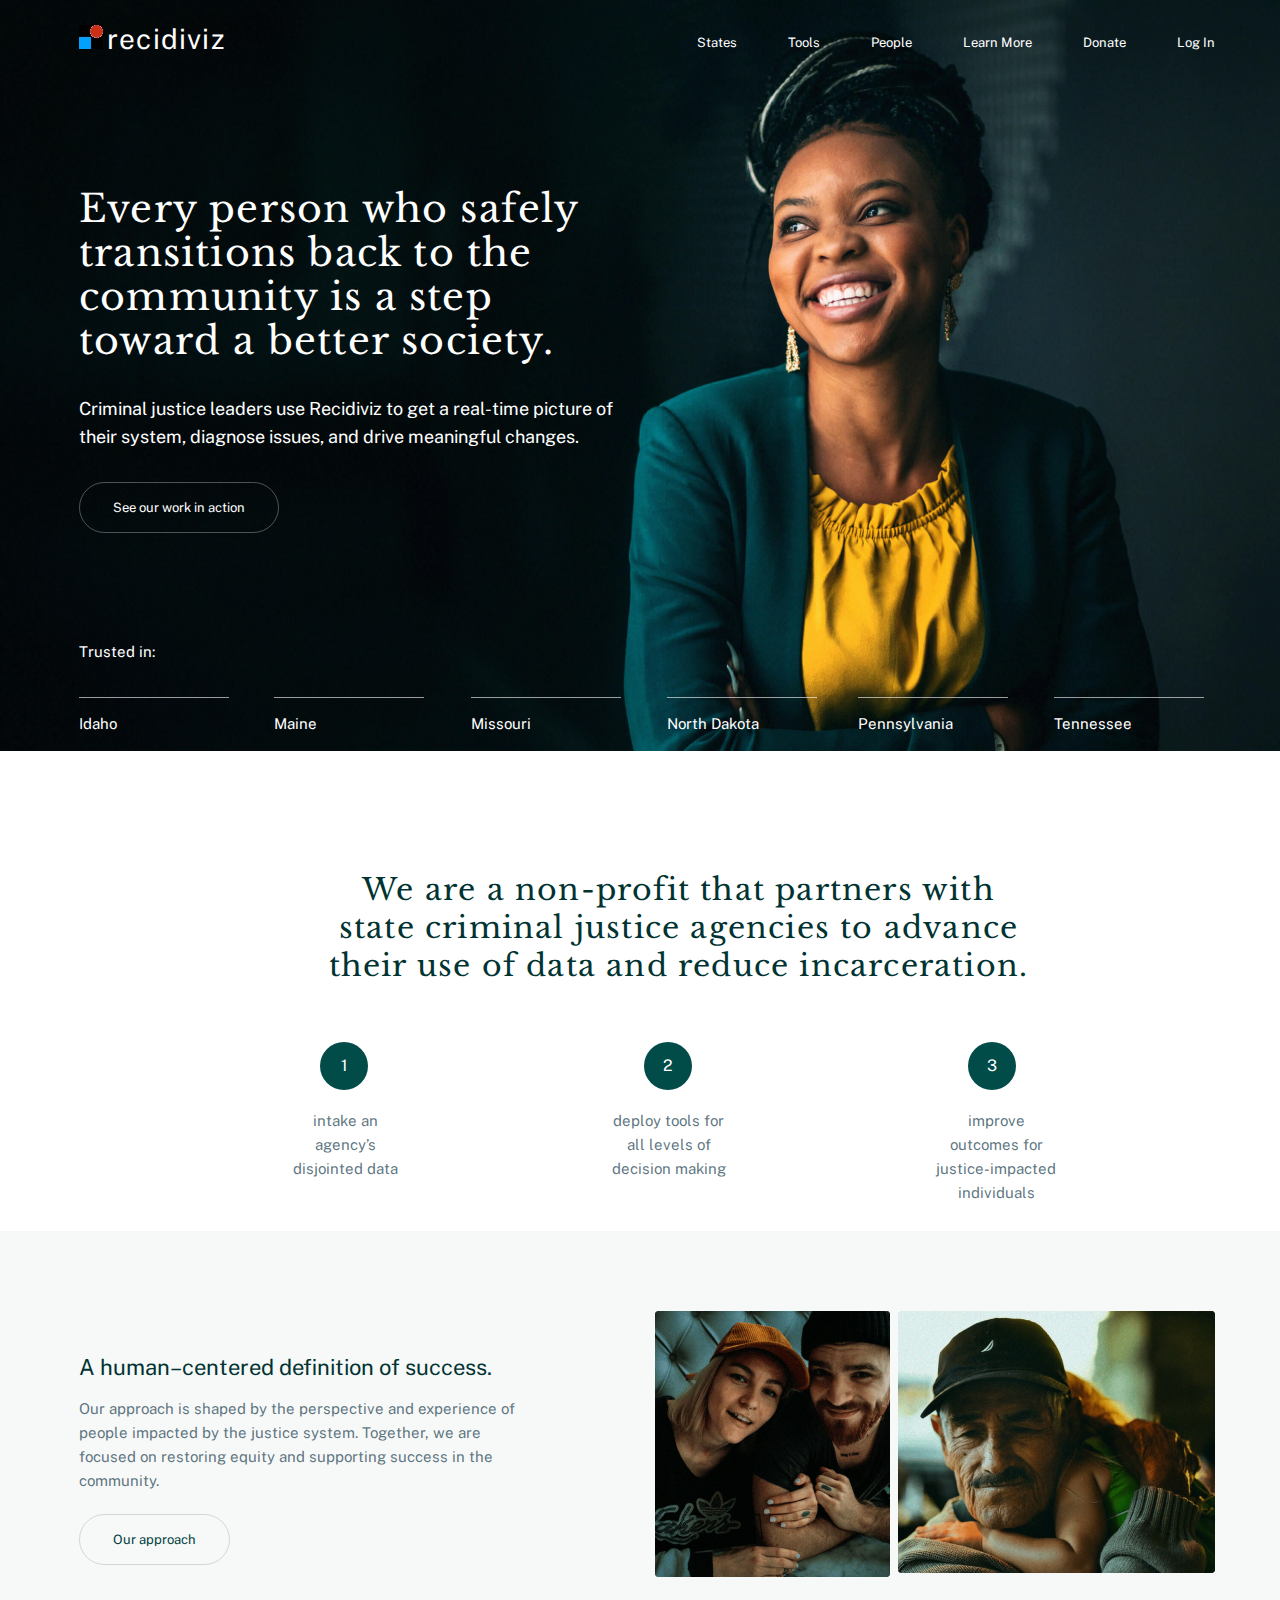
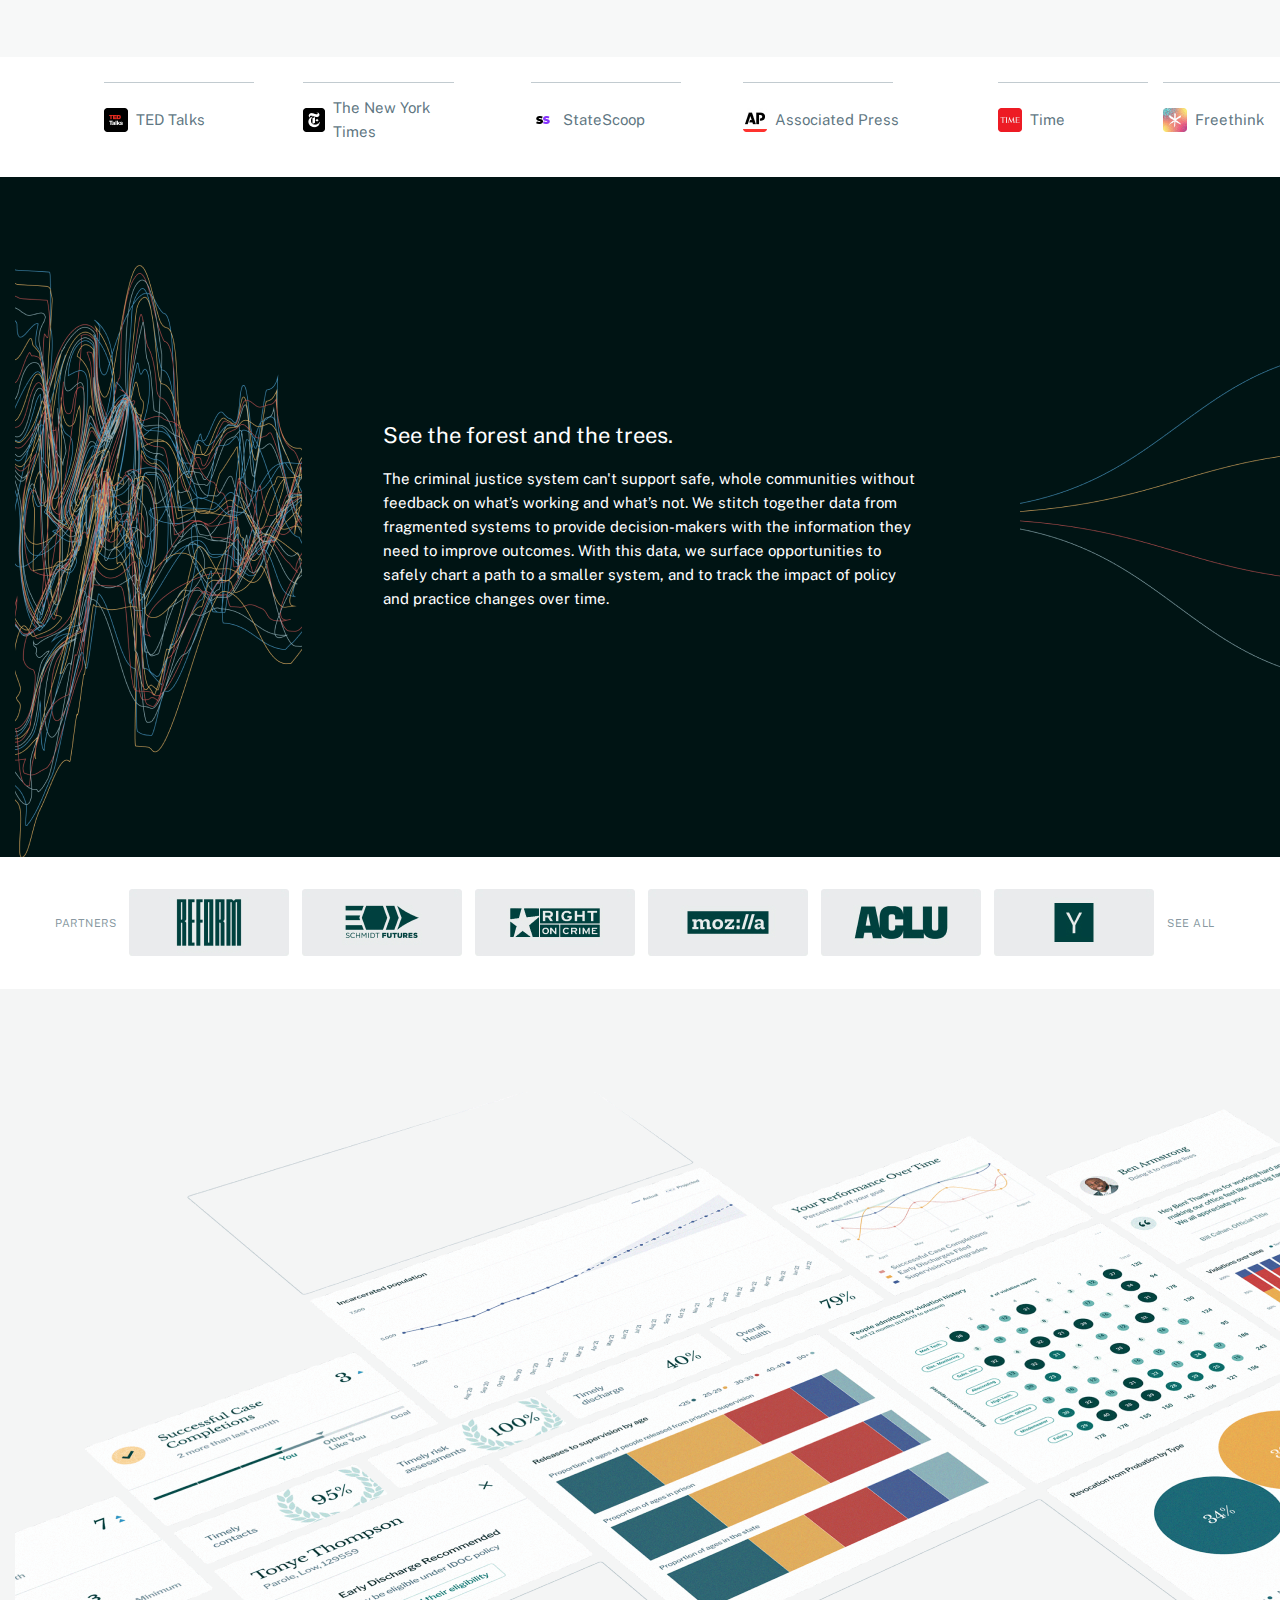
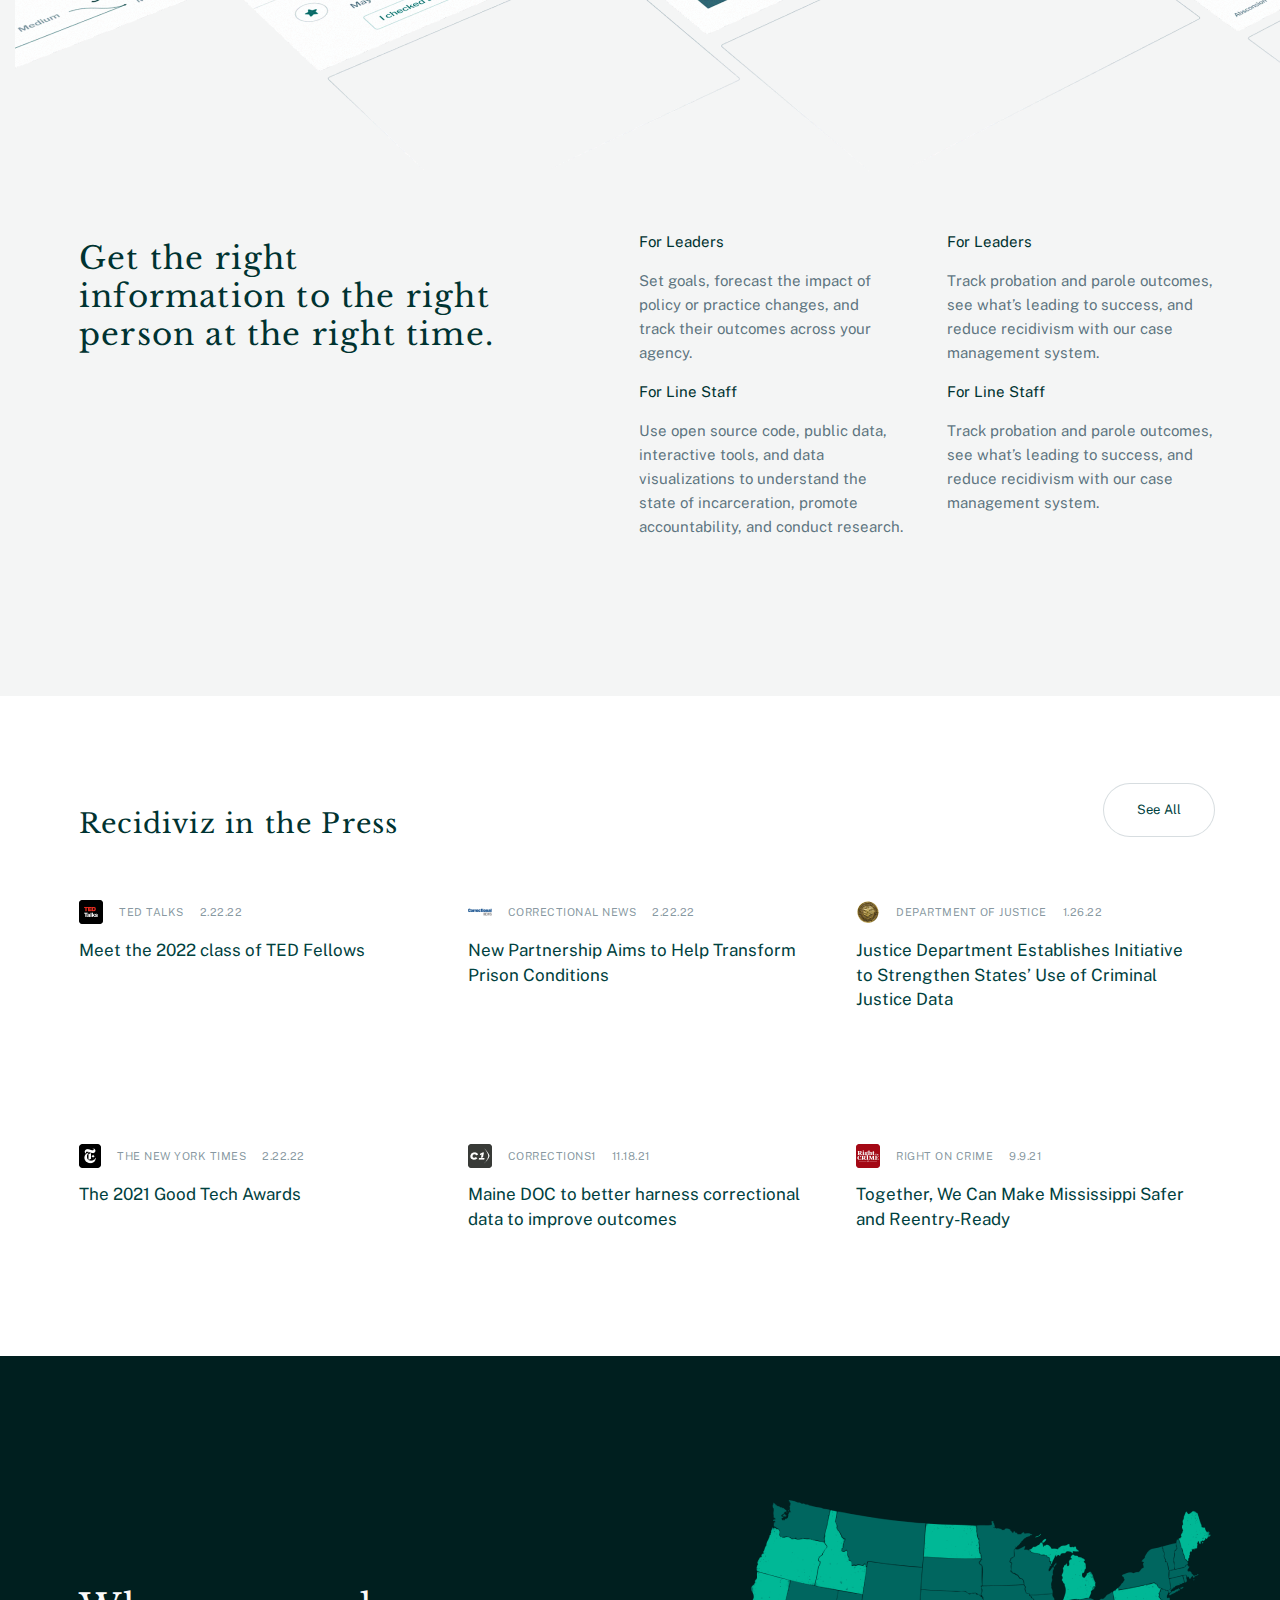
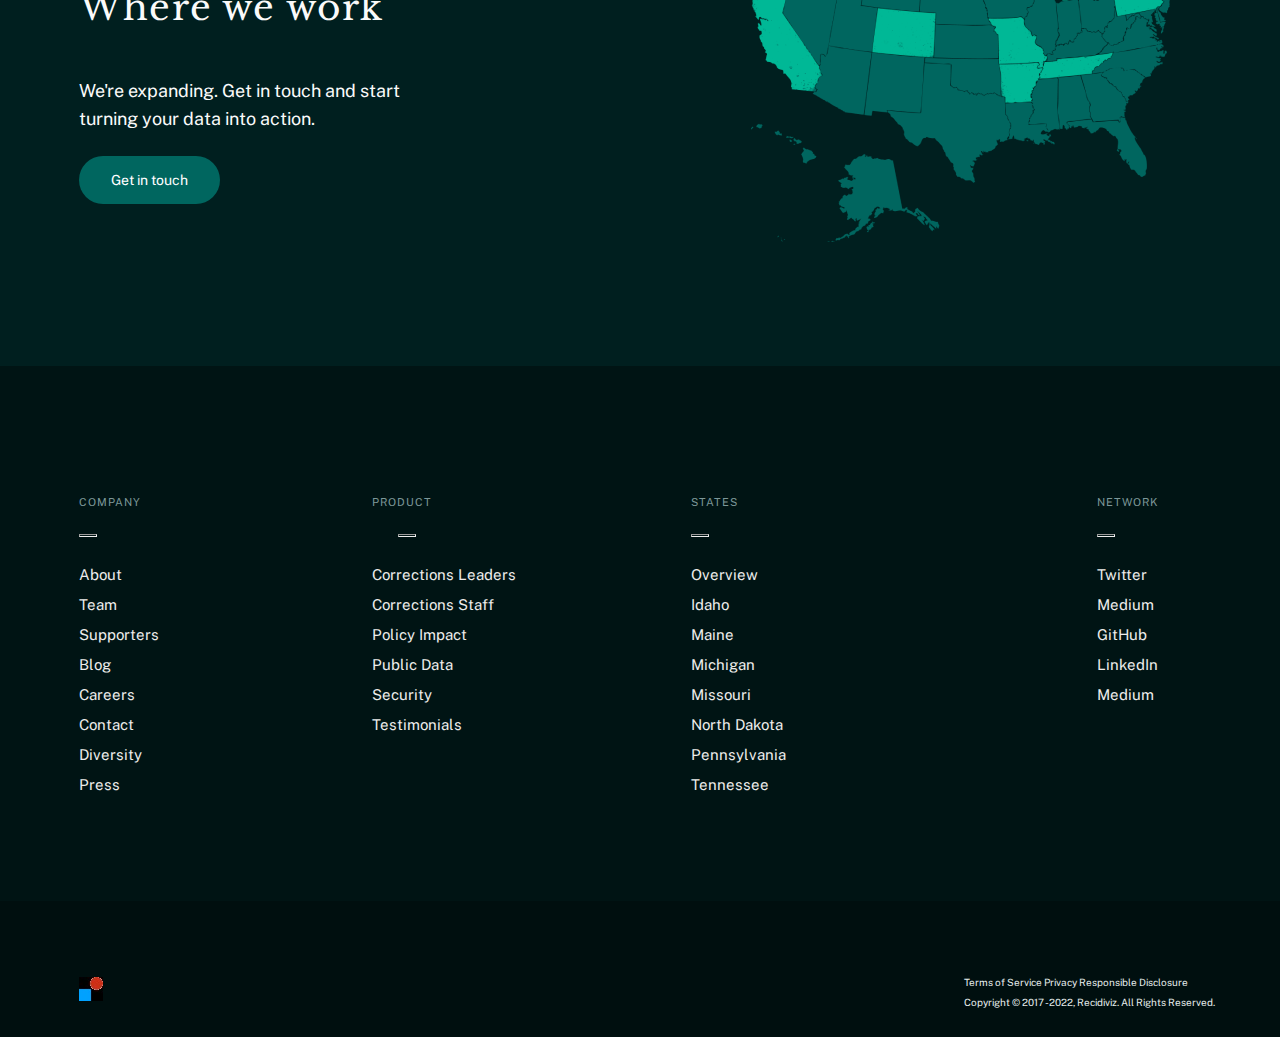
==== commit ff068f10: "maket" ====
--- a/indx.html
+++ b/indx.html
@@ -207,17 +207,16 @@
                         <li class="main-desk-item">
                             <h3 class="page-text">For Leaders</h3>
                             <p class="main-deskription">Set goals, forecast the impact of policy or practice changes,
-                                and
+                                and <br>
                                 track their outcomes across
                                 your agency.
                             </p>
                         </li>
                         <li class="main-desk-item">
                             <h3 class="page-text">For Line Staff</h3>
-                            <p class="main-deskription">Track probation and parole outcomes, see what’s leading to
-                                success,
-                                and reduce recidivism with our case management
-                                system.
+                            <p class="main-deskription">Use open source code, public data, interactive tools, and data
+                                visualizations to understand the state of incarceration, promote accountability, and
+                                conduct research.
                             </p>
                         </li>
                     </ul>
@@ -226,10 +225,8 @@
                     <ul class="main-desk-list">
                         <li class="main-desk-item">
                             <h3 class="page-text">For Leaders</h3>
-                            <p class="main-deskription">Set goals, forecast the impact of policy or practice changes,
-                                and
-                                track their outcomes across
-                                your agency.
+                            <p class="main-deskription">Track probation and parole outcomes, see what’s leading to
+                                success, and reduce recidivism with our case management system.
                             </p>
                         </li>
                         <li class="main-desk-item">
@@ -347,7 +344,7 @@
                     <li class="numb-item">Public Data</li>
                     <li class="numb-item">Security</li>
                     <li class="numb-item">Testimonials</li>
-                    
+
                 </ul>
                 <ul class="numb-list">
                     <li class="numb-item1">States</li>
--- a/css/style.css
+++ b/css/style.css
@@ -666,6 +666,7 @@
 }
 
 .press-btn {
+    background: #FFF;
     border-radius: 80px;
     border: 1px solid rgba(53, 83, 98, 0.20);
     color: #00413E;
@@ -676,8 +677,10 @@
     font-weight: 400;
     line-height: 20px;
     letter-spacing: 0.02px;
-    padding: 17px 33px 17px 33px;
-    display: block;
+    cursor: pointer;
+    width: 112px;
+height: 54px;
+    
 
 }
 
